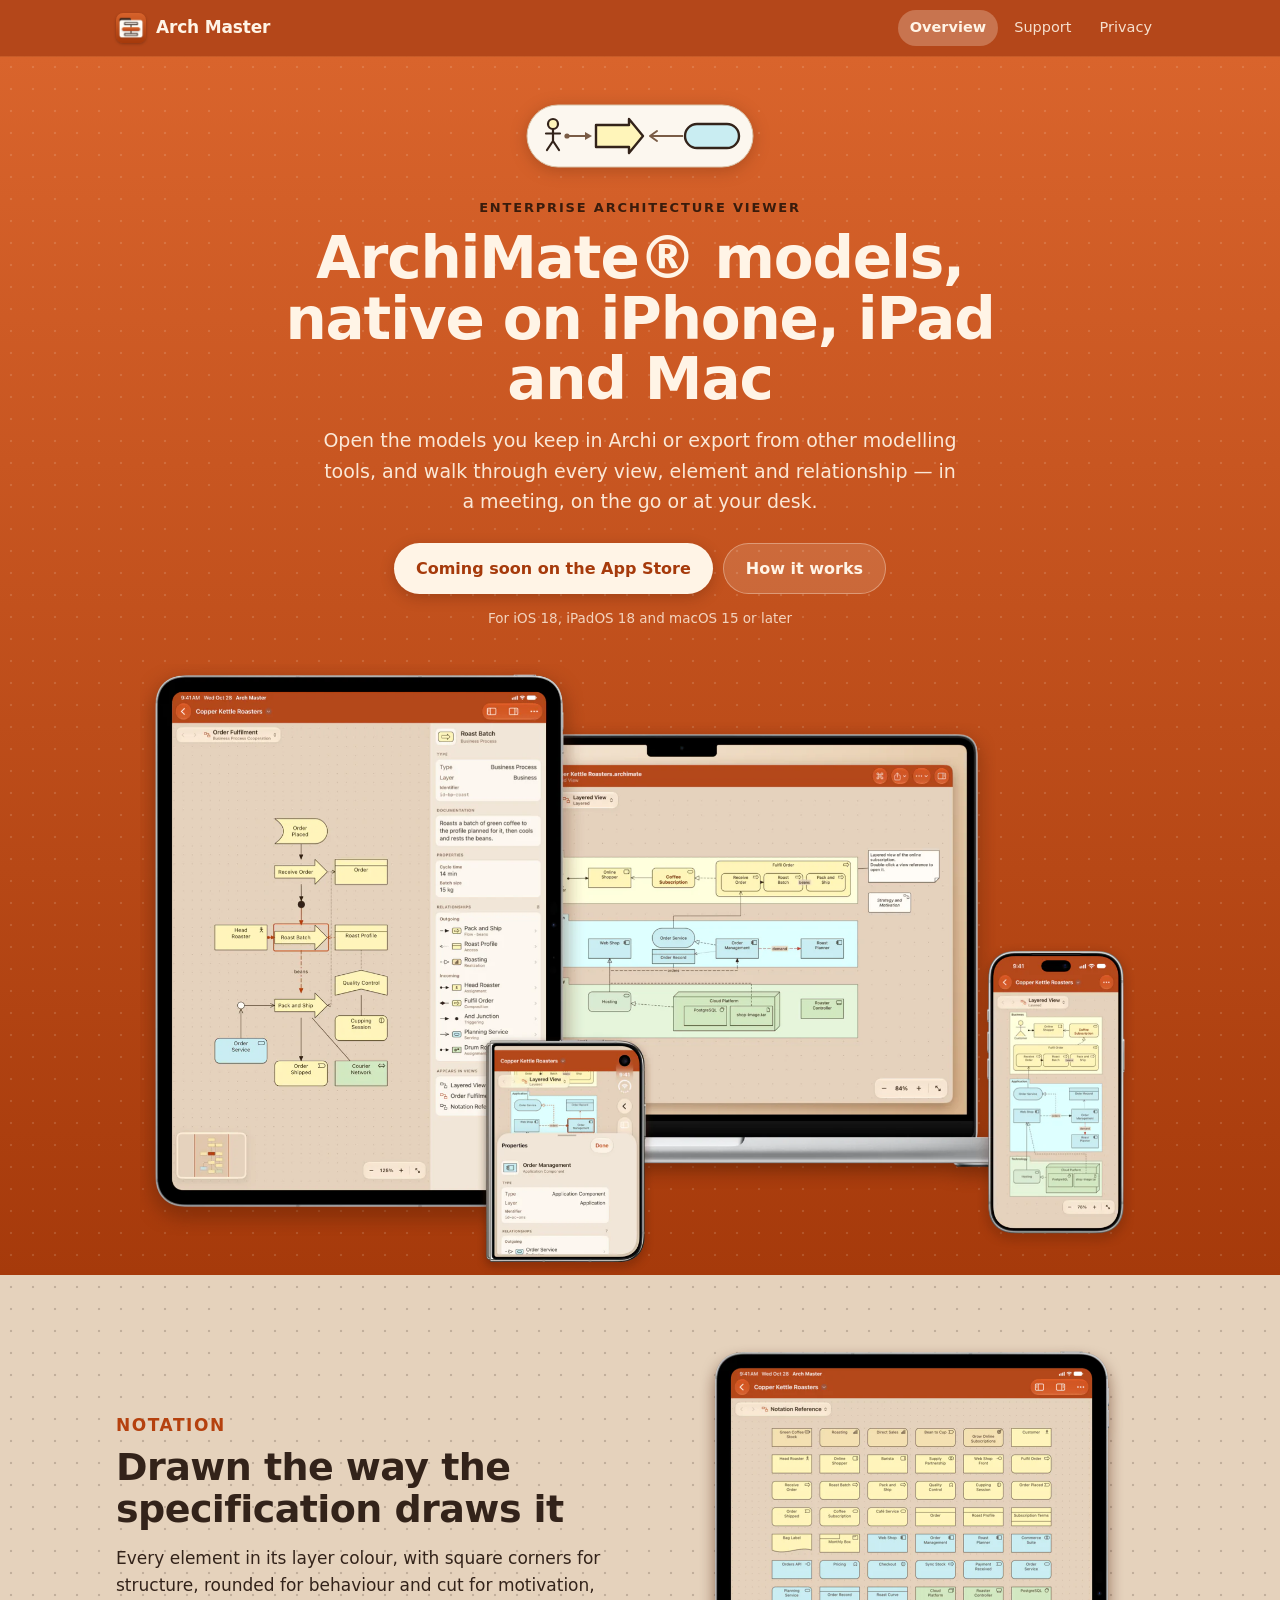
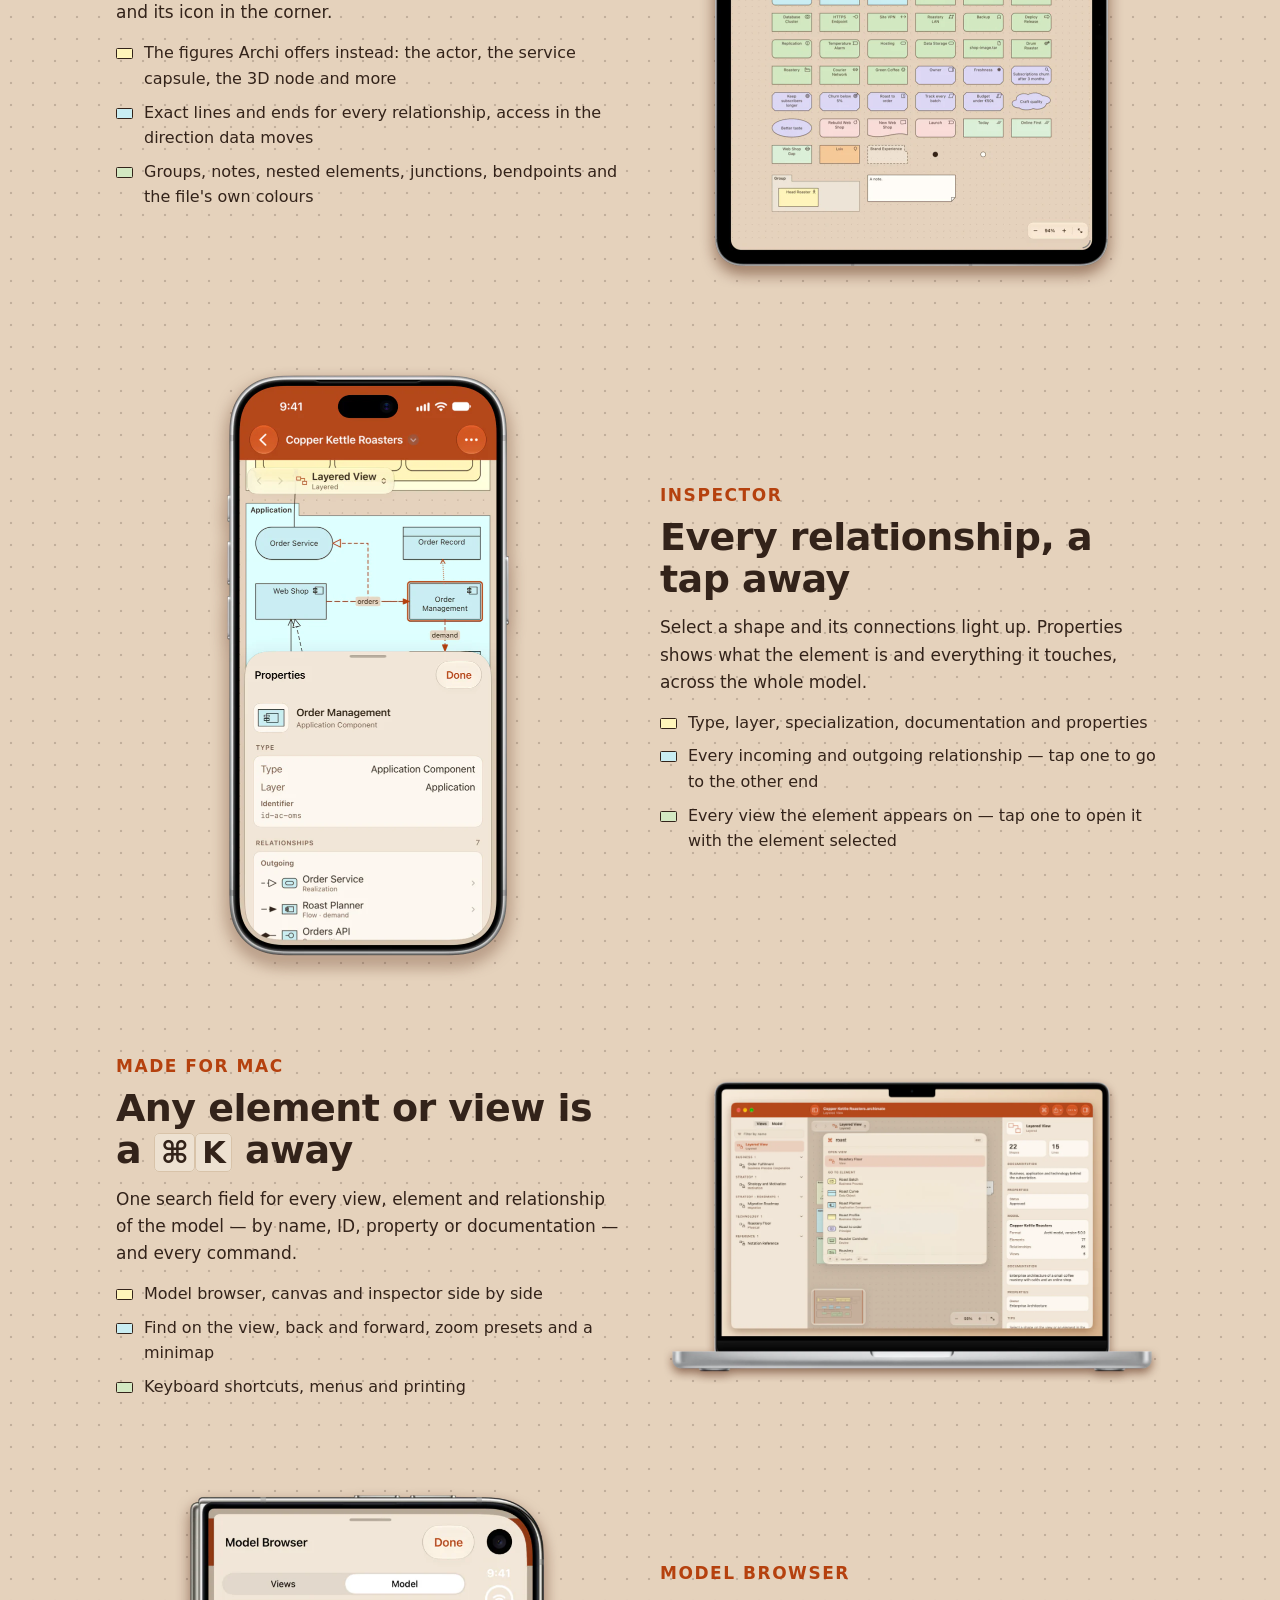
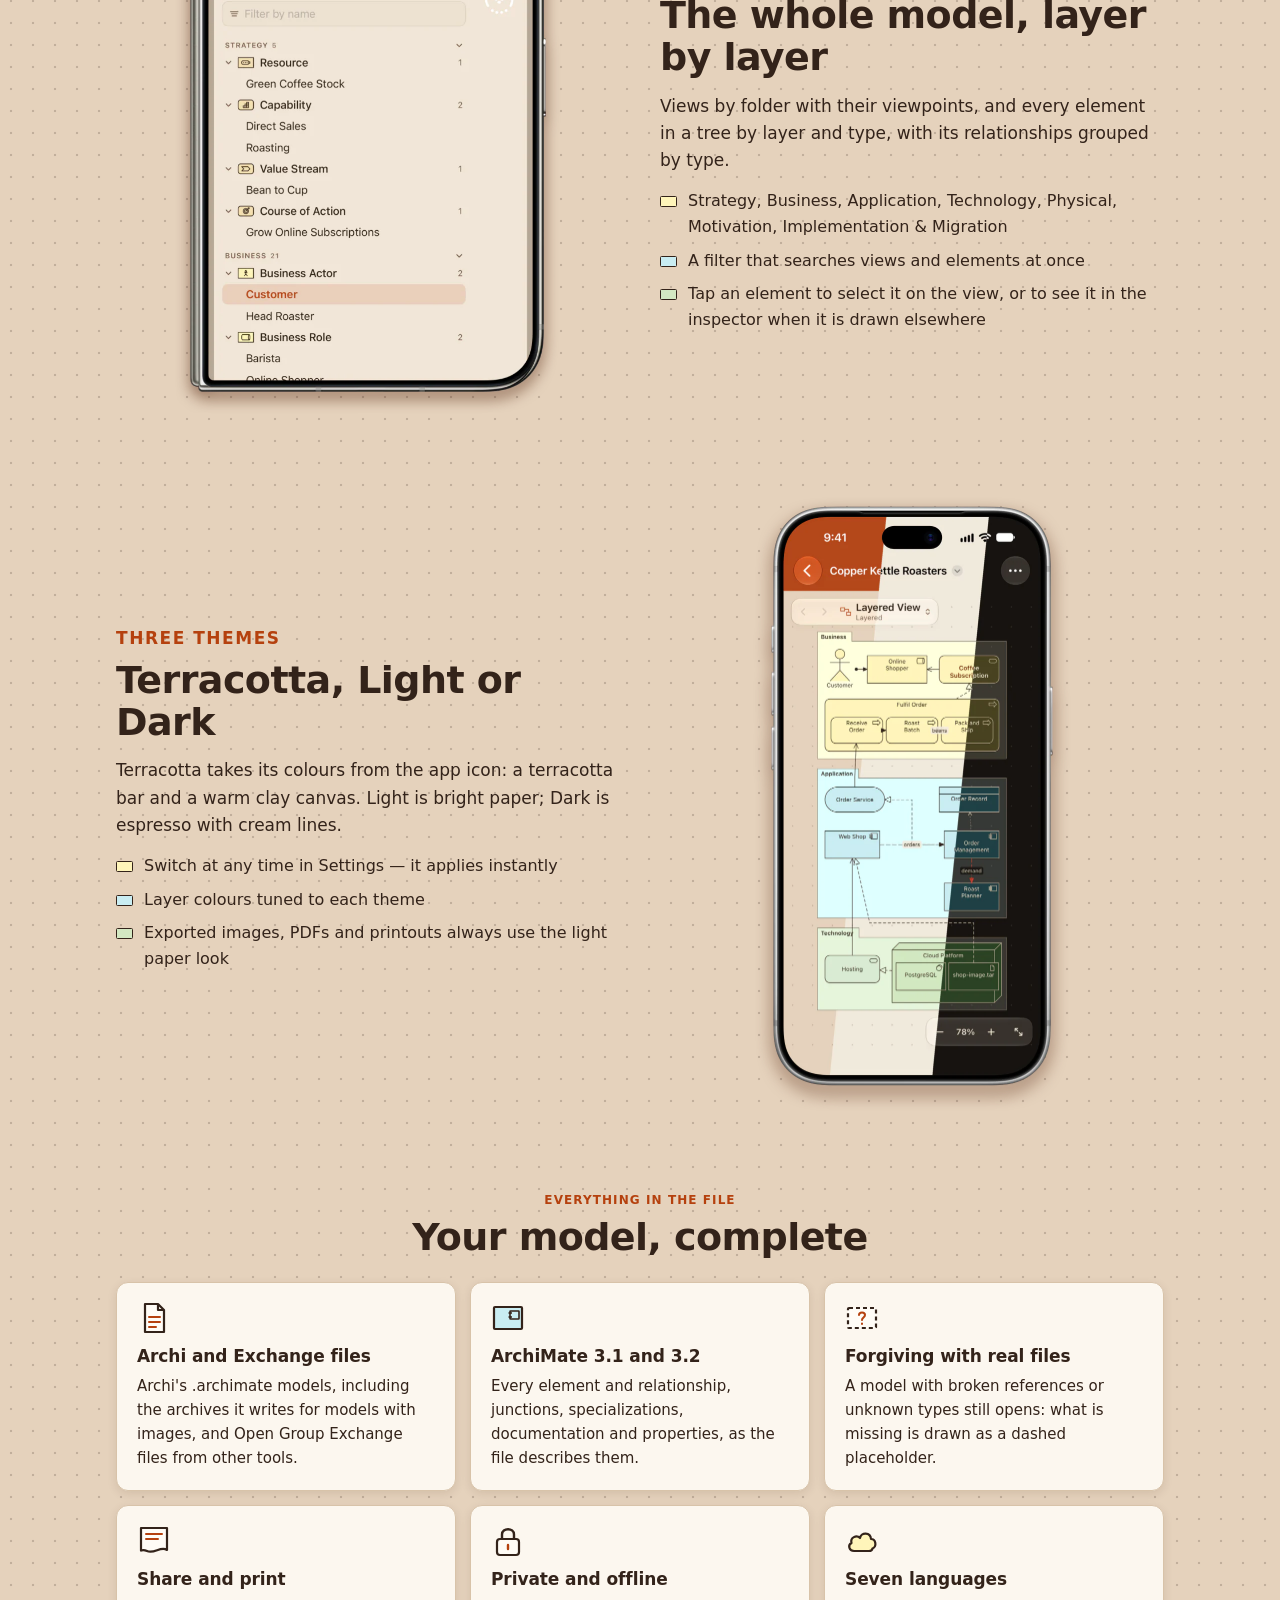
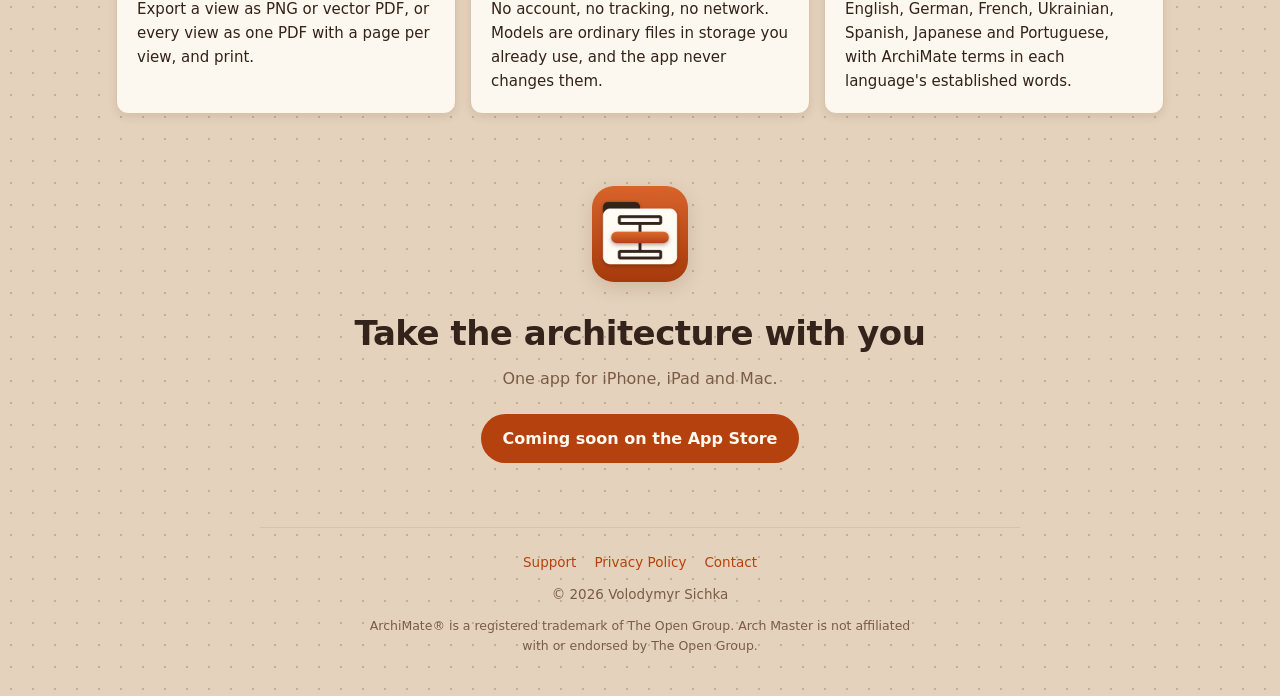
==== index.html @ e9be0e50 "Add the support, privacy policy and marketing pages in the app's Terracotta style" ====
<!DOCTYPE html>
<html lang="en">
  <head>
    <meta charset="UTF-8" />
    <meta name="viewport" content="width=device-width, initial-scale=1" />
    <title>Arch Master</title>
    <meta http-equiv="refresh" content="0; url=marketing.html" />
    <link rel="canonical" href="https://vybgss.github.io/arch-master-docs/marketing.html" />
    <link rel="icon" type="image/png" href="assets/favicon.png" />
  </head>
  <body>
    <p><a href="marketing.html">Arch Master</a></p>
  </body>
</html>
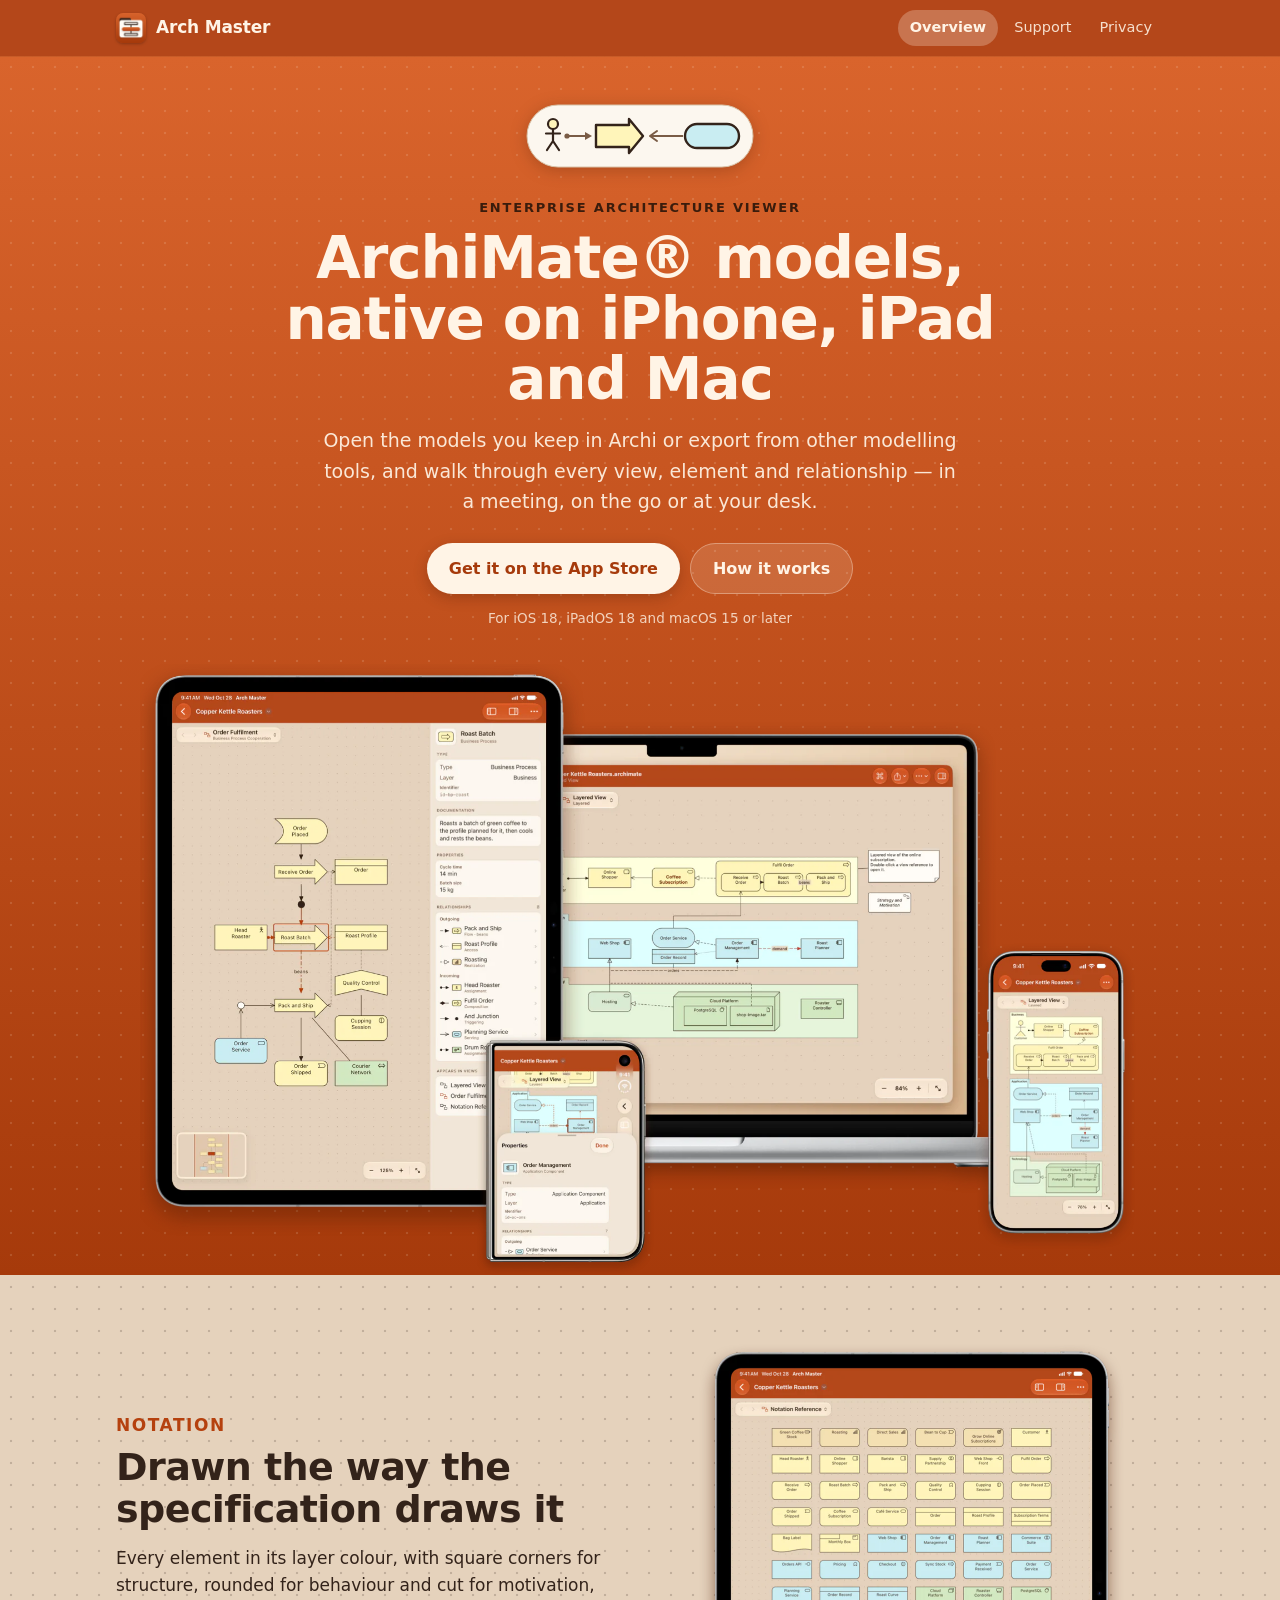
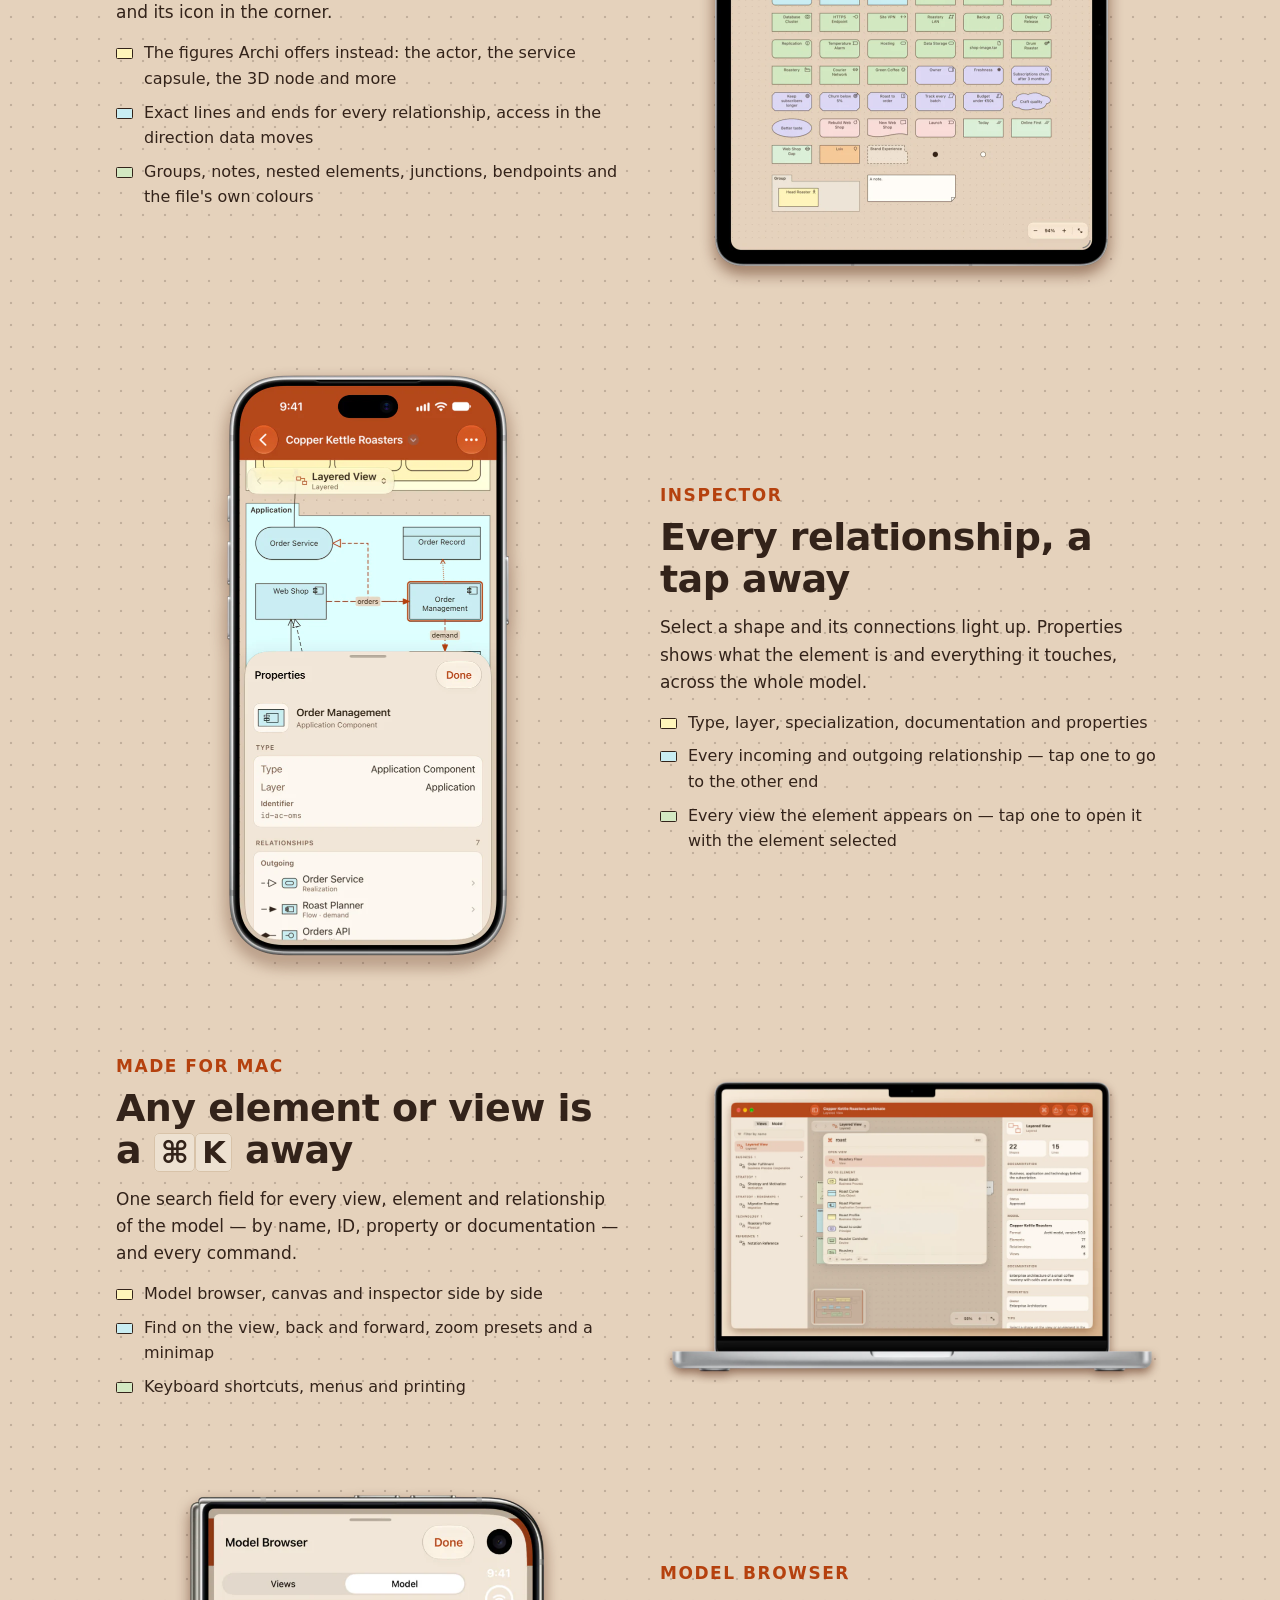
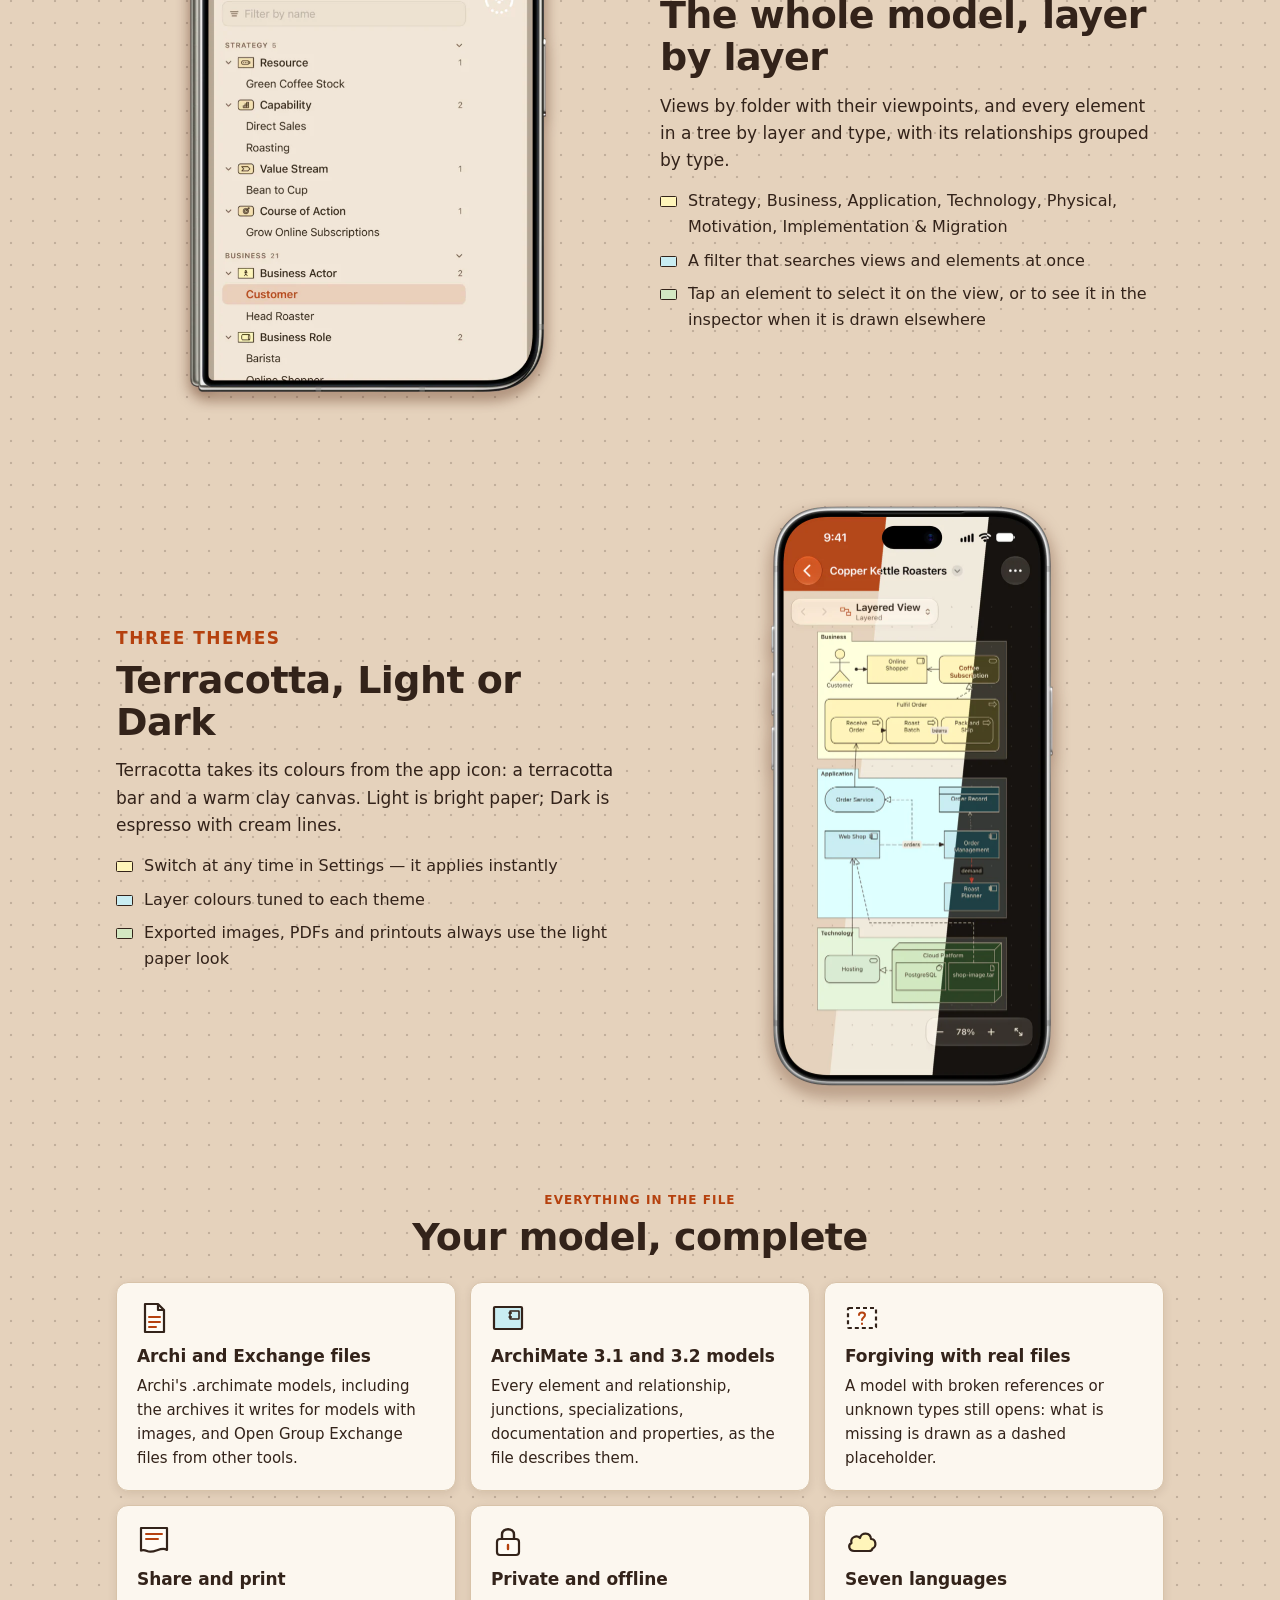
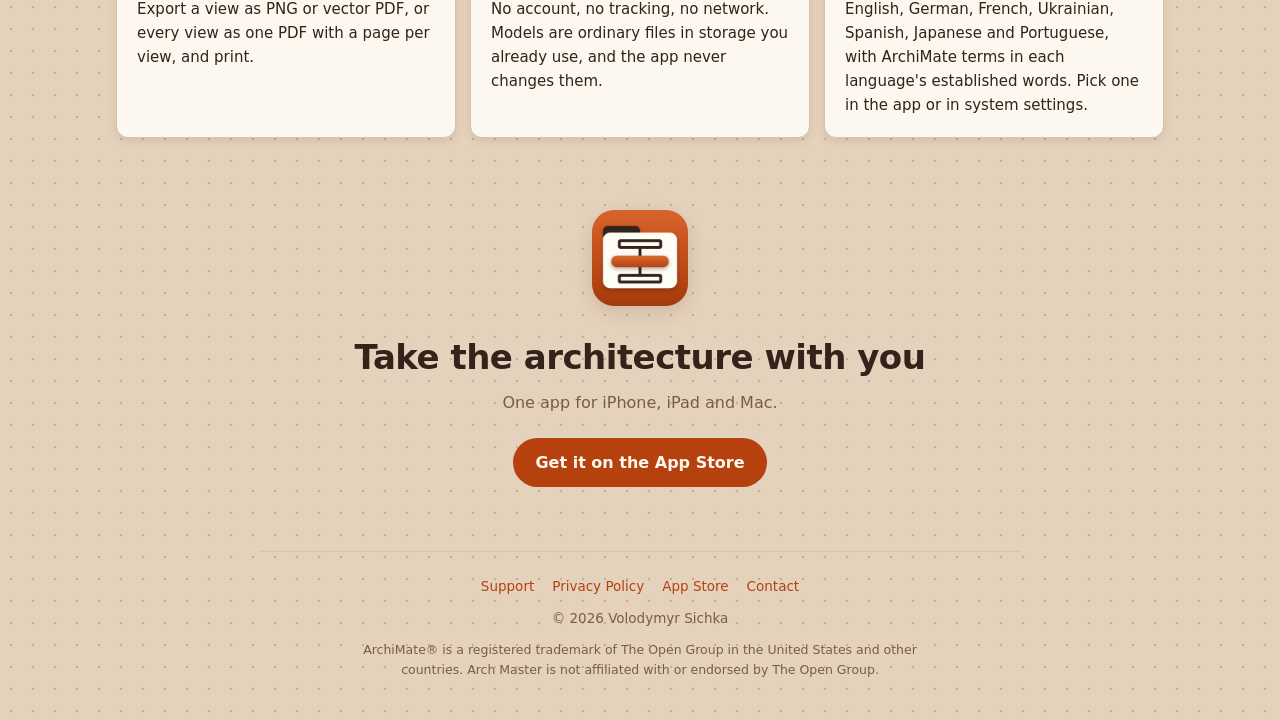
==== commit 52d8488b: "Link the App Store, cover the 1.1 language setting and rating request, add a full favicon set" ====
--- a/index.html
+++ b/index.html
@@ -6,7 +6,11 @@
     <title>Arch Master</title>
     <meta http-equiv="refresh" content="0; url=marketing.html" />
     <link rel="canonical" href="https://vybgss.github.io/arch-master-docs/marketing.html" />
-    <link rel="icon" type="image/png" href="assets/favicon.png" />
+    <link rel="icon" href="assets/favicon.ico" sizes="16x16 32x32 48x48" />
+    <link rel="icon" type="image/png" sizes="64x64" href="assets/favicon.png" media="(prefers-color-scheme: light)" />
+    <link rel="icon" type="image/png" sizes="64x64" href="assets/favicon-dark.png" media="(prefers-color-scheme: dark)" />
+    <link rel="apple-touch-icon" sizes="180x180" href="assets/apple-touch-icon.png" />
+    <link rel="manifest" href="site.webmanifest" />
   </head>
   <body>
     <p><a href="marketing.html">Arch Master</a></p>
